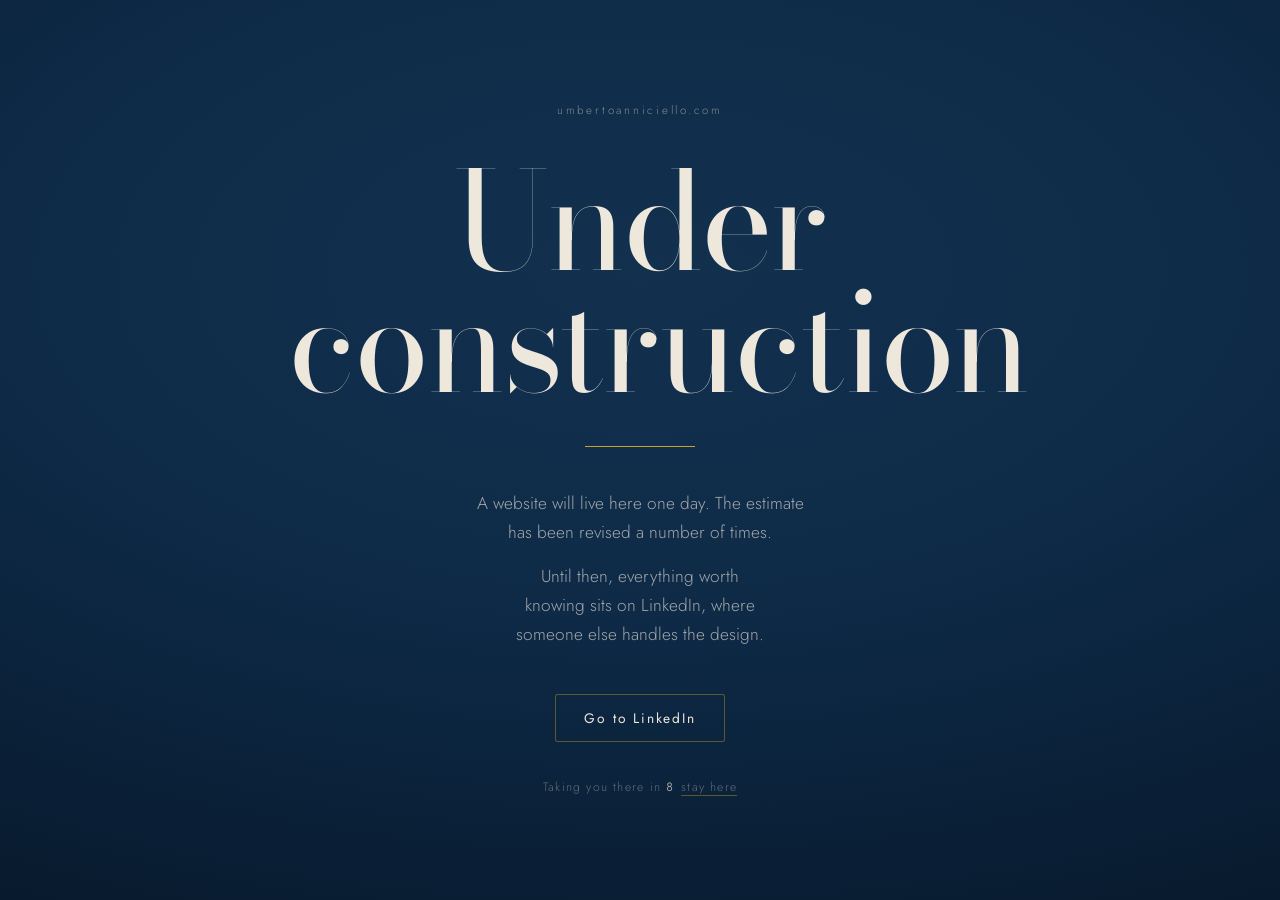
==== index.html @ 407a2de8 "Holding page for umbertoanniciello.com Co-Authored-By: Claude Opus 5 <noreply@anthropic.com>" ====
<!doctype html>
<html lang="en">
<head>
<meta charset="utf-8">
<meta name="viewport" content="width=device-width, initial-scale=1">
<title>Umberto Anniciello</title>
<meta name="description" content="umbertoanniciello.com is under construction. In the meantime, Umberto Anniciello is on LinkedIn.">
<link rel="canonical" href="https://umbertoanniciello.com/">

<meta property="og:type" content="website">
<meta property="og:url" content="https://umbertoanniciello.com/">
<meta property="og:title" content="Umberto Anniciello">
<meta property="og:description" content="Under construction. Everything worth knowing is on LinkedIn.">
<meta name="twitter:card" content="summary">

<link rel="icon" href="data:image/svg+xml,%3Csvg xmlns='http://www.w3.org/2000/svg' viewBox='0 0 32 32'%3E%3Crect width='32' height='32' fill='%230E2A47'/%3E%3Cpath d='M9 8v11a7 7 0 0 0 14 0V8' fill='none' stroke='%23EDE7DC' stroke-width='2.5'/%3E%3Cpath d='M7 26h18' stroke='%23C9A227' stroke-width='2'/%3E%3C/svg%3E">

<link rel="preconnect" href="https://fonts.googleapis.com">
<link rel="preconnect" href="https://fonts.gstatic.com" crossorigin>
<link href="https://fonts.googleapis.com/css2?family=Bodoni+Moda:opsz,wght@6..96,400;6..96,500&family=Jost:wght@300;400&display=swap" rel="stylesheet">

<style>
  :root{
    --ink:        #0E2A47;
    --ink-deep:   #061627;
    --paper:      #EDE7DC;
    --paper-soft: rgba(237,231,220,.66);
    --paper-faint:rgba(237,231,220,.38);
    --brass:      #C9A227;
    --brass-soft: rgba(201,162,39,.42);
  }

  *,*::before,*::after{ box-sizing:border-box; }

  html,body{ height:100%; }

  body{
    margin:0;
    display:flex;
    align-items:center;
    justify-content:center;
    padding:clamp(1.5rem,6vw,4rem);
    background:
      radial-gradient(120% 90% at 50% 30%, #12314F 0%, var(--ink) 42%, var(--ink-deep) 100%);
    color:var(--paper);
    font-family:"Jost", ui-sans-serif, system-ui, sans-serif;
    font-weight:300;
    -webkit-font-smoothing:antialiased;
    text-rendering:optimizeLegibility;
  }

  main{
    width:100%;
    max-width:44rem;
    text-align:center;
  }

  /* ---- the domain, so a visitor knows they arrived ---- */
  .domain{
    margin:0;
    font-size:.72rem;
    letter-spacing:.24em;
    text-transform:lowercase;
    color:rgba(237,231,220,.5);
  }

  /* ---- the one bold element ---- */
  .headline{
    font-family:"Bodoni Moda", Didot, "Times New Roman", serif;
    font-weight:400;
    font-size:clamp(3rem,12.4vw,8.5rem);
    line-height:.9;
    letter-spacing:-.02em;
    margin:clamp(1.6rem,5vw,2.6rem) 0 0;
  }
  .headline span{ display:block; }

  .rule{
    width:clamp(60px,14vw,110px);
    height:1px;
    margin:clamp(1.8rem,5vw,2.6rem) auto;
    background:var(--brass);
    transform-origin:center;
  }

  .note{
    margin:0 auto;
    max-width:33ch;
    font-size:clamp(.98rem,2.4vw,1.08rem);
    line-height:1.68;
    text-wrap:balance;
    color:var(--paper-soft);
  }
  .note + .note{ margin-top:.9em; }

  .cta{
    display:inline-block;
    margin-top:clamp(2rem,5vw,2.8rem);
    padding:.95em 2.1em;
    border:1px solid var(--brass-soft);
    border-radius:2px;
    color:var(--paper);
    font-size:.86rem;
    font-weight:400;
    letter-spacing:.13em;
    text-decoration:none;
    transition:background-color .35s ease, color .35s ease, border-color .35s ease;
  }
  .cta:hover,.cta:focus-visible{
    background:var(--brass);
    border-color:var(--brass);
    color:var(--ink-deep);
  }

  .status{
    margin:clamp(1.7rem,4vw,2.2rem) 0 0;
    min-height:1.5em;
    font-size:.76rem;
    letter-spacing:.1em;
    line-height:1.7;
    color:var(--paper-faint);
  }
  .status b{ font-weight:400; color:var(--paper-soft); font-variant-numeric:tabular-nums; }

  .stay{
    margin-left:.55em;
    padding:0;
    border:0;
    background:none;
    color:var(--paper-faint);
    font:inherit;
    letter-spacing:inherit;
    text-decoration:underline;
    text-underline-offset:.3em;
    text-decoration-thickness:1px;
    text-decoration-color:var(--brass-soft);
    cursor:pointer;
    transition:color .3s ease;
  }
  .stay:hover,.stay:focus-visible{ color:var(--paper); }

  :focus-visible{ outline:1px solid var(--brass); outline-offset:5px; }

  /* ---- one orchestrated arrival ---- */
  .reveal{ opacity:0; transform:translateY(10px); animation:rise .95s cubic-bezier(.22,.68,.31,1) forwards; }
  .rule{ transform:scaleX(0); animation:draw 1s cubic-bezier(.22,.68,.31,1) .55s forwards; }
  .d1{ animation-delay:.05s; }
  .d2{ animation-delay:.18s; }
  .d3{ animation-delay:.75s; }
  .d4{ animation-delay:.92s; }
  .d5{ animation-delay:1.1s; }

  @keyframes rise{ to{ opacity:1; transform:none; } }
  @keyframes draw{ to{ transform:scaleX(1); } }

  @media (prefers-reduced-motion:reduce){
    .reveal,.rule{ animation:none; opacity:1; transform:none; }
  }
</style>
</head>
<body>

<main>
  <p class="domain reveal d1">umbertoanniciello.com</p>

  <h1 class="headline reveal d2"><span>Under</span><span>construction</span></h1>

  <div class="rule" role="presentation"></div>

  <p class="note reveal d3">A website will live here one day. The estimate has been revised a number of times.</p>
  <p class="note reveal d4">Until then, everything worth knowing sits on LinkedIn, where someone else handles the design.</p>

  <a class="cta reveal d5" id="cta" href="https://www.linkedin.com/in/umberto-anniciello/">Go to LinkedIn</a>

  <p class="status reveal d5" id="status" aria-live="polite"></p>
</main>

<script>
  (function () {
    var DEST  = "https://www.linkedin.com/in/umberto-anniciello/";
    var status = document.getElementById("status");
    var left = 8, timer;

    function paint() {
      status.innerHTML =
        'Taking you there in <b>' + left + '</b>' +
        '<button class="stay" type="button" id="stay">stay here</button>';
      document.getElementById("stay").addEventListener("click", cancel);
    }

    function cancel() {
      clearInterval(timer);
      status.textContent =
        "Suit yourself. That was the entire website — you have now seen all of it.";
    }

    function tick() {
      left -= 1;
      if (left <= 0) {
        clearInterval(timer);
        status.innerHTML = "Taking you there in <b>0</b>";
        window.location.replace(DEST);
        return;
      }
      paint();
    }

    paint();
    timer = setInterval(tick, 1000);
  })();
</script>

</body>
</html>
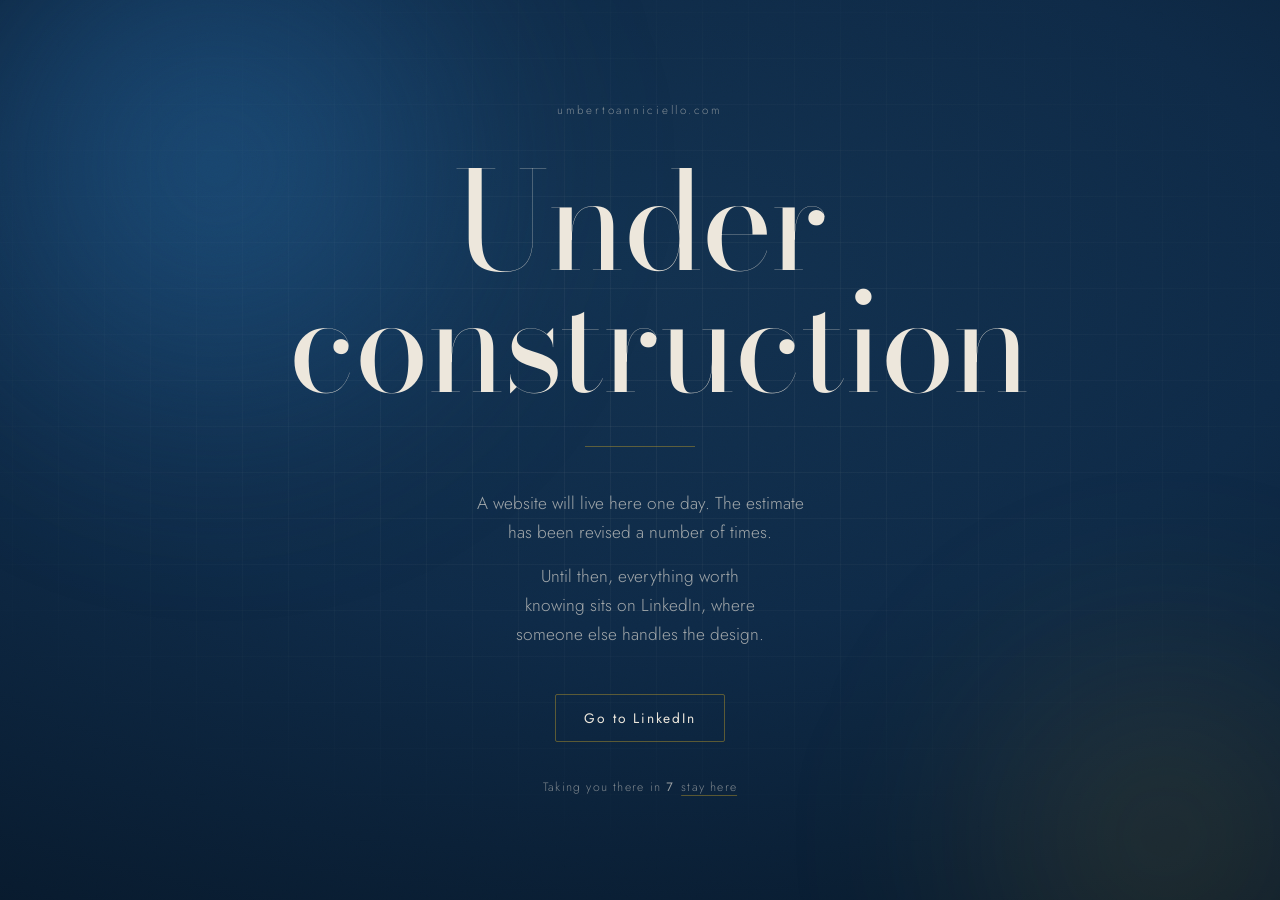
==== commit 5e24389f: "Add animated background: drifting survey grid, slow lights, paper grain Co-Authored-By: Claude Opus " ====
--- a/index.html
+++ b/index.html
@@ -25,13 +25,12 @@
     --ink-deep:   #061627;
     --paper:      #EDE7DC;
     --paper-soft: rgba(237,231,220,.66);
-    --paper-faint:rgba(237,231,220,.38);
+    --paper-faint:rgba(237,231,220,.5);
     --brass:      #C9A227;
     --brass-soft: rgba(201,162,39,.42);
   }
 
   *,*::before,*::after{ box-sizing:border-box; }
-
   html,body{ height:100%; }
 
   body{
@@ -40,8 +39,7 @@
     align-items:center;
     justify-content:center;
     padding:clamp(1.5rem,6vw,4rem);
-    background:
-      radial-gradient(120% 90% at 50% 30%, #12314F 0%, var(--ink) 42%, var(--ink-deep) 100%);
+    background:var(--ink-deep);
     color:var(--paper);
     font-family:"Jost", ui-sans-serif, system-ui, sans-serif;
     font-weight:300;
@@ -49,22 +47,70 @@
     text-rendering:optimizeLegibility;
   }
 
-  main{
-    width:100%;
-    max-width:44rem;
-    text-align:center;
-  }
-
-  /* ---- the domain, so a visitor knows they arrived ---- */
+  /* ================= the drafting table ================= */
+  .bg{
+    position:fixed;
+    inset:0;
+    z-index:-1;
+    overflow:hidden;
+    background:radial-gradient(120% 90% at 50% 30%, #12314F 0%, var(--ink) 44%, var(--ink-deep) 100%);
+  }
+
+  /* survey grid, drifting one cell at a time so the loop is seamless */
+  .bg-grid{
+    position:absolute;
+    inset:-80px;
+    background-image:
+      linear-gradient(to right, rgba(237,231,220,.06) 1px, transparent 1px),
+      linear-gradient(to bottom, rgba(237,231,220,.06) 1px, transparent 1px);
+    background-size:46px 46px;
+    -webkit-mask-image:radial-gradient(78% 62% at 50% 44%, #000 0%, transparent 76%);
+            mask-image:radial-gradient(78% 62% at 50% 44%, #000 0%, transparent 76%);
+    animation:drift 26s linear infinite;
+    will-change:transform;
+  }
+  @keyframes drift{ to{ transform:translate3d(46px,46px,0); } }
+
+  /* two slow lights moving over the table */
+  .bg-glow{
+    position:absolute;
+    border-radius:50%;
+    filter:blur(70px);
+    will-change:transform;
+  }
+  .bg-glow-a{
+    width:58vmax; height:58vmax; left:-12vmax; top:-16vmax;
+    background:radial-gradient(circle, rgba(41,110,170,.5) 0%, rgba(41,110,170,0) 68%);
+    animation:floatA 46s ease-in-out infinite alternate;
+  }
+  .bg-glow-b{
+    width:50vmax; height:50vmax; right:-16vmax; bottom:-20vmax;
+    background:radial-gradient(circle, rgba(201,162,39,.14) 0%, rgba(201,162,39,0) 66%);
+    animation:floatB 61s ease-in-out infinite alternate;
+  }
+  @keyframes floatA{ to{ transform:translate3d(15vmax,9vmax,0) scale(1.16); } }
+  @keyframes floatB{ to{ transform:translate3d(-13vmax,-10vmax,0) scale(1.1); } }
+
+  /* paper tooth, so the gradients never band */
+  .bg-grain{
+    position:absolute;
+    inset:0;
+    opacity:.055;
+    mix-blend-mode:overlay;
+    background-image:url("data:image/svg+xml,%3Csvg xmlns='http://www.w3.org/2000/svg' width='200' height='200'%3E%3Cfilter id='n'%3E%3CfeTurbulence type='fractalNoise' baseFrequency='.8' numOctaves='3'/%3E%3C/filter%3E%3Crect width='200' height='200' filter='url(%23n)'/%3E%3C/svg%3E");
+  }
+
+  /* ================= content ================= */
+  main{ width:100%; max-width:44rem; text-align:center; }
+
   .domain{
     margin:0;
     font-size:.72rem;
     letter-spacing:.24em;
     text-transform:lowercase;
-    color:rgba(237,231,220,.5);
-  }
-
-  /* ---- the one bold element ---- */
+    color:var(--paper-faint);
+  }
+
   .headline{
     font-family:"Bodoni Moda", Didot, "Times New Roman", serif;
     font-weight:400;
@@ -76,11 +122,29 @@
   .headline span{ display:block; }
 
   .rule{
+    position:relative;
+    overflow:hidden;
     width:clamp(60px,14vw,110px);
     height:1px;
     margin:clamp(1.8rem,5vw,2.6rem) auto;
-    background:var(--brass);
+    background:var(--brass-soft);
     transform-origin:center;
+    transform:scaleX(0);
+    animation:draw 1s cubic-bezier(.22,.68,.31,1) .55s forwards;
+  }
+  /* a light passing along the drafted line */
+  .rule::after{
+    content:"";
+    position:absolute;
+    inset:0;
+    background:linear-gradient(90deg, transparent, var(--brass), transparent);
+    transform:translateX(-100%);
+    animation:sweep 9s ease-in-out 2s infinite;
+  }
+  @keyframes draw{ to{ transform:scaleX(1); } }
+  @keyframes sweep{
+    0%{ transform:translateX(-100%); }
+    45%,100%{ transform:translateX(100%); }
   }
 
   .note{
@@ -141,25 +205,30 @@
 
   :focus-visible{ outline:1px solid var(--brass); outline-offset:5px; }
 
-  /* ---- one orchestrated arrival ---- */
+  /* one orchestrated arrival */
   .reveal{ opacity:0; transform:translateY(10px); animation:rise .95s cubic-bezier(.22,.68,.31,1) forwards; }
-  .rule{ transform:scaleX(0); animation:draw 1s cubic-bezier(.22,.68,.31,1) .55s forwards; }
   .d1{ animation-delay:.05s; }
   .d2{ animation-delay:.18s; }
   .d3{ animation-delay:.75s; }
   .d4{ animation-delay:.92s; }
   .d5{ animation-delay:1.1s; }
-
   @keyframes rise{ to{ opacity:1; transform:none; } }
-  @keyframes draw{ to{ transform:scaleX(1); } }
 
   @media (prefers-reduced-motion:reduce){
     .reveal,.rule{ animation:none; opacity:1; transform:none; }
+    .bg-grid,.bg-glow,.rule::after{ animation:none; }
   }
 </style>
 </head>
 <body>
 
+<div class="bg" aria-hidden="true">
+  <div class="bg-grid"></div>
+  <div class="bg-glow bg-glow-a"></div>
+  <div class="bg-glow bg-glow-b"></div>
+  <div class="bg-grain"></div>
+</div>
+
 <main>
   <p class="domain reveal d1">umbertoanniciello.com</p>
 
@@ -177,7 +246,7 @@
 
 <script>
   (function () {
-    var DEST  = "https://www.linkedin.com/in/umberto-anniciello/";
+    var DEST = "https://www.linkedin.com/in/umberto-anniciello/";
     var status = document.getElementById("status");
     var left = 8, timer;
 
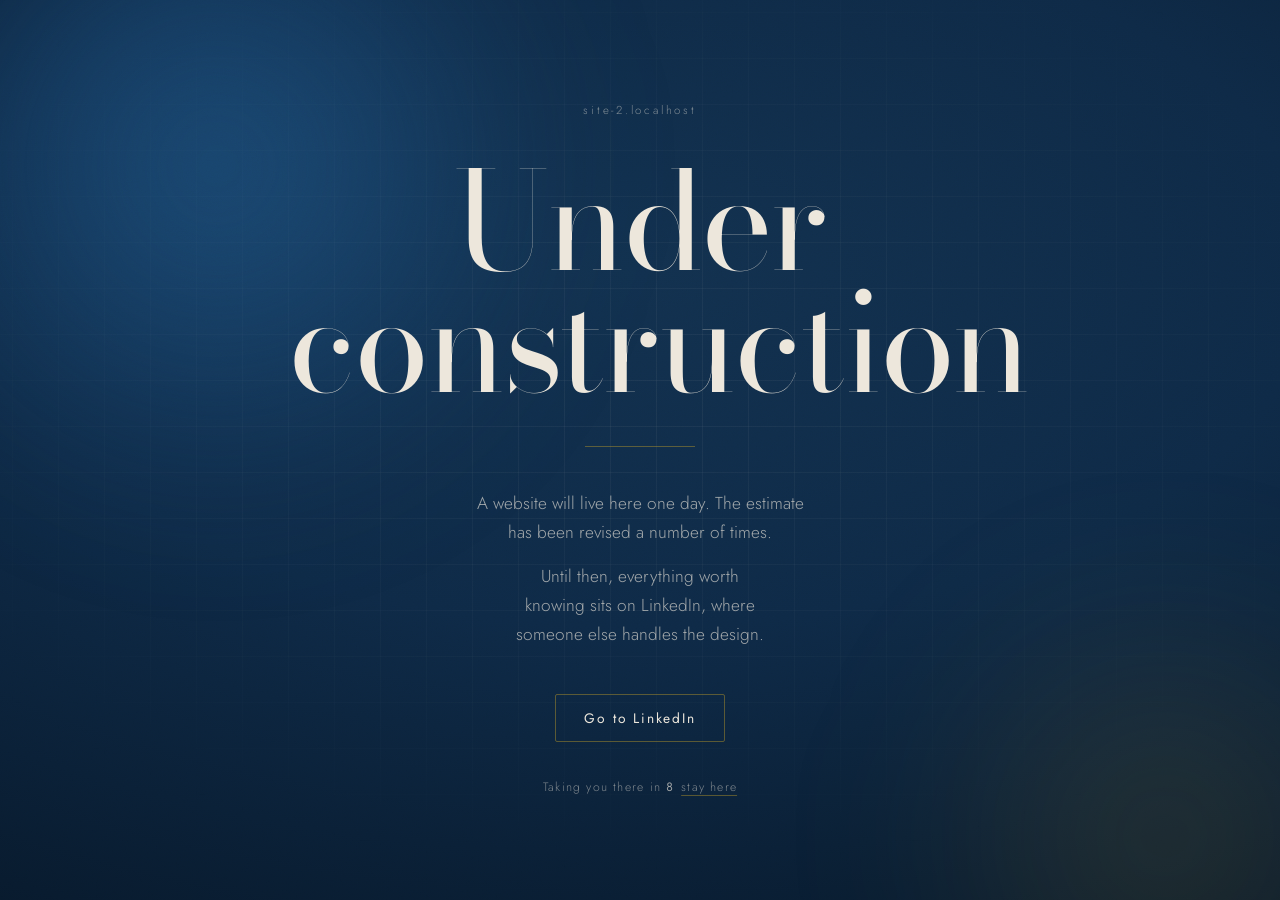
==== commit 02f05436: "Show the hostname the visitor actually reached Co-Authored-By: Claude Opus 5 <noreply@anthropic.com>" ====
--- a/index.html
+++ b/index.html
@@ -230,7 +230,7 @@
 </div>
 
 <main>
-  <p class="domain reveal d1">umbertoanniciello.com</p>
+  <p class="domain reveal d1" id="domain">umbertoanniciello.com</p>
 
   <h1 class="headline reveal d2"><span>Under</span><span>construction</span></h1>
 
@@ -249,6 +249,10 @@
     var DEST = "https://www.linkedin.com/in/umberto-anniciello/";
     var status = document.getElementById("status");
     var left = 8, timer;
+
+    // the page is served from both .com and .it - name the one you actually reached
+    var host = location.hostname.replace(/^www\./, "");
+    if (host) document.getElementById("domain").textContent = host;
 
     function paint() {
       status.innerHTML =
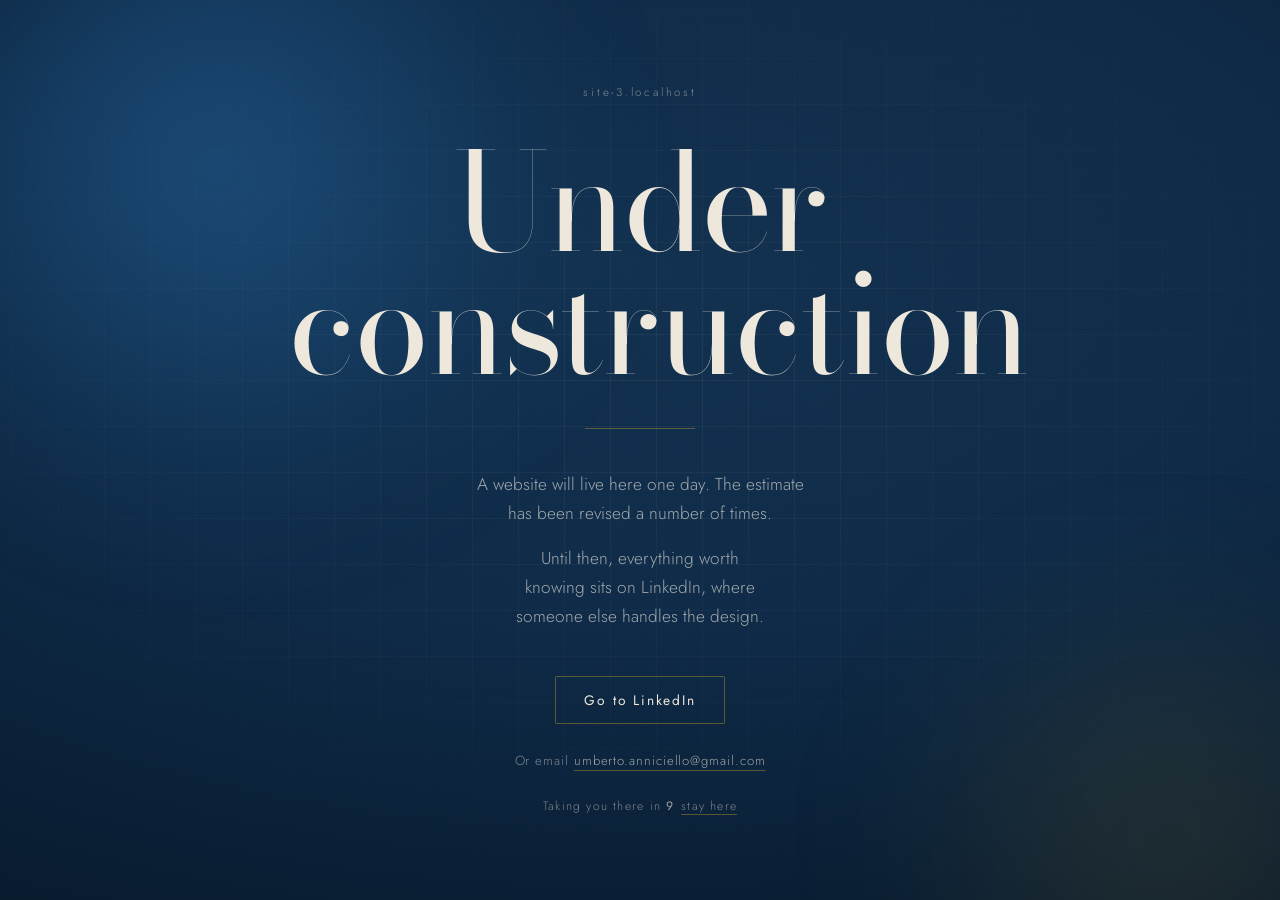
==== commit bff9489e: "Add an email contact route alongside the LinkedIn button Address is assembled at runtime so it is no" ====
--- a/index.html
+++ b/index.html
@@ -176,8 +176,28 @@
     color:var(--ink-deep);
   }
 
+  /* secondary way in, for people who would rather not use LinkedIn */
+  .contact{
+    margin:clamp(1.3rem,3.2vw,1.7rem) 0 0;
+    font-size:.82rem;
+    letter-spacing:.07em;
+    color:var(--paper-faint);
+  }
+  .contact a{
+    color:var(--paper-soft);
+    text-decoration:underline;
+    text-underline-offset:.35em;
+    text-decoration-thickness:1px;
+    text-decoration-color:var(--brass-soft);
+    transition:color .3s ease, text-decoration-color .3s ease;
+  }
+  .contact a:hover,.contact a:focus-visible{
+    color:var(--paper);
+    text-decoration-color:var(--brass);
+  }
+
   .status{
-    margin:clamp(1.7rem,4vw,2.2rem) 0 0;
+    margin:clamp(1.2rem,3vw,1.6rem) 0 0;
     min-height:1.5em;
     font-size:.76rem;
     letter-spacing:.1em;
@@ -212,6 +232,7 @@
   .d3{ animation-delay:.75s; }
   .d4{ animation-delay:.92s; }
   .d5{ animation-delay:1.1s; }
+  .d6{ animation-delay:1.26s; }
   @keyframes rise{ to{ opacity:1; transform:none; } }
 
   @media (prefers-reduced-motion:reduce){
@@ -241,18 +262,28 @@
 
   <a class="cta reveal d5" id="cta" href="https://www.linkedin.com/in/umberto-anniciello/">Go to LinkedIn</a>
 
-  <p class="status reveal d5" id="status" aria-live="polite"></p>
+  <p class="contact reveal d6">Or email <a id="mail" href="#"></a><noscript>umberto.anniciello@gmail.com</noscript></p>
+
+  <p class="status reveal d6" id="status" aria-live="polite"></p>
 </main>
 
 <script>
   (function () {
     var DEST = "https://www.linkedin.com/in/umberto-anniciello/";
     var status = document.getElementById("status");
-    var left = 8, timer;
+    var left = 10, timer;
 
     // the page is served from both .com and .it - name the one you actually reached
     var host = location.hostname.replace(/^www\./, "");
     if (host) document.getElementById("domain").textContent = host;
+
+    // assembled at runtime so the address is not in the served HTML
+    var mail = document.getElementById("mail");
+    var addr = ["umberto.anniciello", "gmail.com"].join("@");
+    mail.href = "mailto:" + addr;
+    mail.textContent = addr;
+    // reaching for the email means you did not want LinkedIn
+    mail.addEventListener("click", cancel);
 
     function paint() {
       status.innerHTML =
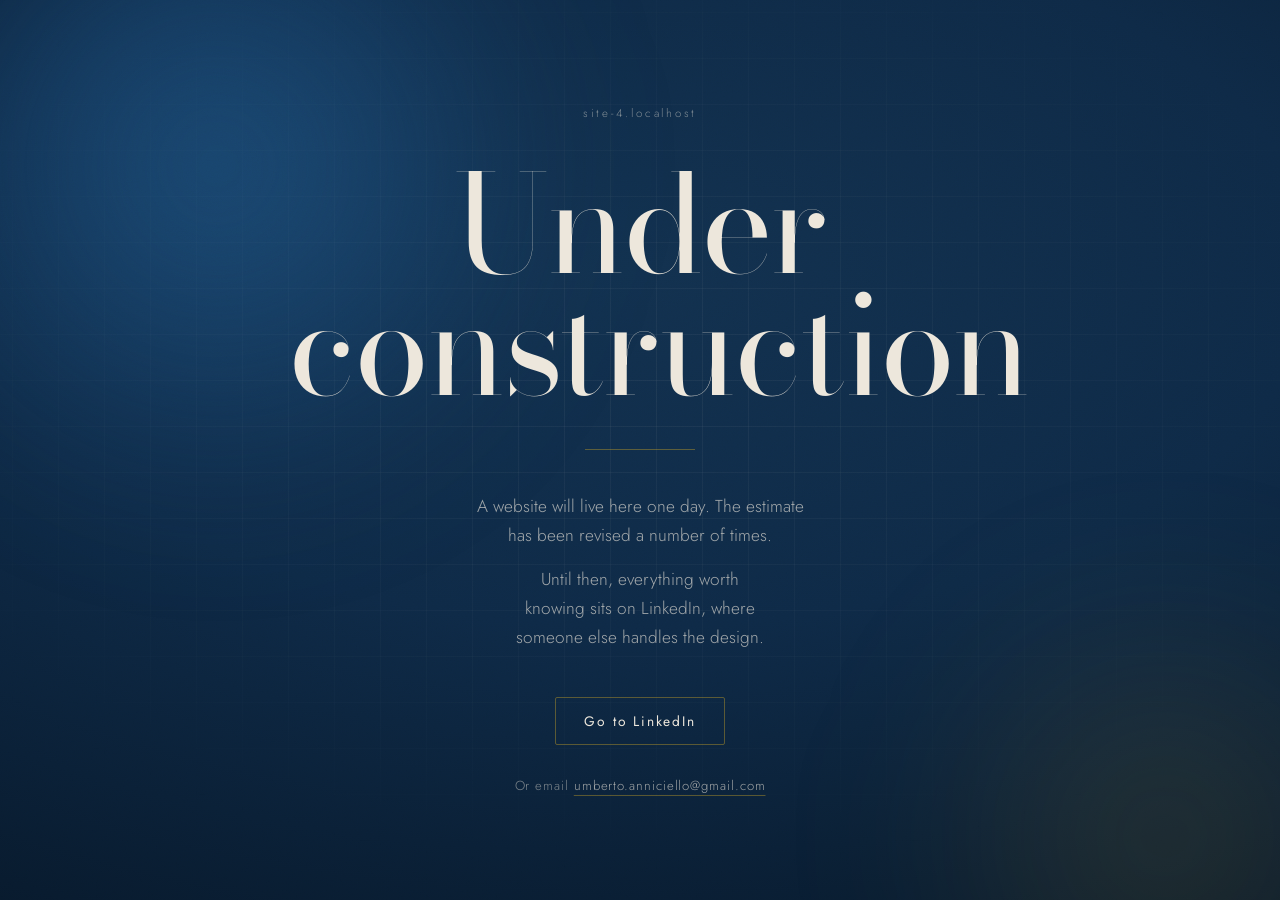
==== commit b4bb0d61: "Remove the automatic timed redirect to LinkedIn The page now just presents both routes and lets the " ====
--- a/index.html
+++ b/index.html
@@ -178,7 +178,7 @@
 
   /* secondary way in, for people who would rather not use LinkedIn */
   .contact{
-    margin:clamp(1.3rem,3.2vw,1.7rem) 0 0;
+    margin:clamp(1.5rem,3.6vw,1.9rem) 0 0;
     font-size:.82rem;
     letter-spacing:.07em;
     color:var(--paper-faint);
@@ -195,33 +195,6 @@
     color:var(--paper);
     text-decoration-color:var(--brass);
   }
-
-  .status{
-    margin:clamp(1.2rem,3vw,1.6rem) 0 0;
-    min-height:1.5em;
-    font-size:.76rem;
-    letter-spacing:.1em;
-    line-height:1.7;
-    color:var(--paper-faint);
-  }
-  .status b{ font-weight:400; color:var(--paper-soft); font-variant-numeric:tabular-nums; }
-
-  .stay{
-    margin-left:.55em;
-    padding:0;
-    border:0;
-    background:none;
-    color:var(--paper-faint);
-    font:inherit;
-    letter-spacing:inherit;
-    text-decoration:underline;
-    text-underline-offset:.3em;
-    text-decoration-thickness:1px;
-    text-decoration-color:var(--brass-soft);
-    cursor:pointer;
-    transition:color .3s ease;
-  }
-  .stay:hover,.stay:focus-visible{ color:var(--paper); }
 
   :focus-visible{ outline:1px solid var(--brass); outline-offset:5px; }
 
@@ -263,54 +236,19 @@
   <a class="cta reveal d5" id="cta" href="https://www.linkedin.com/in/umberto-anniciello/">Go to LinkedIn</a>
 
   <p class="contact reveal d6">Or email <a id="mail" href="#"></a><noscript>umberto.anniciello@gmail.com</noscript></p>
-
-  <p class="status reveal d6" id="status" aria-live="polite"></p>
 </main>
 
 <script>
   (function () {
-    var DEST = "https://www.linkedin.com/in/umberto-anniciello/";
-    var status = document.getElementById("status");
-    var left = 10, timer;
-
     // the page is served from both .com and .it - name the one you actually reached
     var host = location.hostname.replace(/^www\./, "");
     if (host) document.getElementById("domain").textContent = host;
 
-    // assembled at runtime so the address is not in the served HTML
+    // assembled at runtime so the address is not in the served HTML for scrapers
     var mail = document.getElementById("mail");
     var addr = ["umberto.anniciello", "gmail.com"].join("@");
     mail.href = "mailto:" + addr;
     mail.textContent = addr;
-    // reaching for the email means you did not want LinkedIn
-    mail.addEventListener("click", cancel);
-
-    function paint() {
-      status.innerHTML =
-        'Taking you there in <b>' + left + '</b>' +
-        '<button class="stay" type="button" id="stay">stay here</button>';
-      document.getElementById("stay").addEventListener("click", cancel);
-    }
-
-    function cancel() {
-      clearInterval(timer);
-      status.textContent =
-        "Suit yourself. That was the entire website — you have now seen all of it.";
-    }
-
-    function tick() {
-      left -= 1;
-      if (left <= 0) {
-        clearInterval(timer);
-        status.innerHTML = "Taking you there in <b>0</b>";
-        window.location.replace(DEST);
-        return;
-      }
-      paint();
-    }
-
-    paint();
-    timer = setInterval(tick, 1000);
   })();
 </script>
 
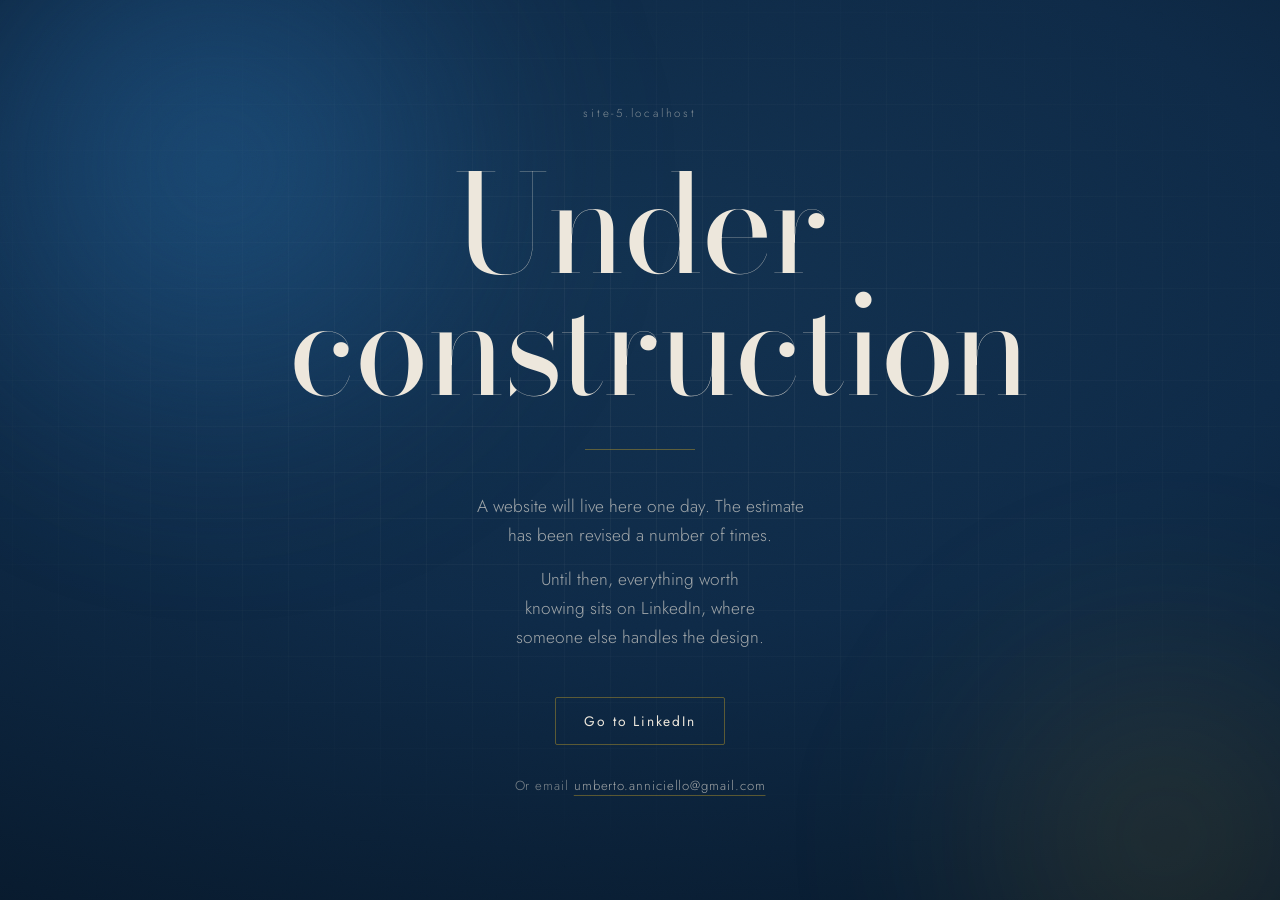
==== commit db8b0640: "The page was telling every search engine that the good stuff is on LinkedIn Four defects, all of the" ====
--- a/index.html
+++ b/index.html
@@ -4,13 +4,13 @@
 <meta charset="utf-8">
 <meta name="viewport" content="width=device-width, initial-scale=1">
 <title>Umberto Anniciello</title>
-<meta name="description" content="umbertoanniciello.com is under construction. In the meantime, Umberto Anniciello is on LinkedIn.">
+<meta name="description" content="Umberto Anniciello — ESSEC Global BBA, Paris. Italian. A website will live here one day; the estimate has been revised a number of times.">
 <link rel="canonical" href="https://umbertoanniciello.com/">
 
 <meta property="og:type" content="website">
 <meta property="og:url" content="https://umbertoanniciello.com/">
 <meta property="og:title" content="Umberto Anniciello">
-<meta property="og:description" content="Under construction. Everything worth knowing is on LinkedIn.">
+<meta property="og:description" content="ESSEC Global BBA, Paris. A website will live here one day; the estimate has been revised a number of times.">
 <meta name="twitter:card" content="summary">
 
 <link rel="icon" href="data:image/svg+xml,%3Csvg xmlns='http://www.w3.org/2000/svg' viewBox='0 0 32 32'%3E%3Crect width='32' height='32' fill='%230E2A47'/%3E%3Cpath d='M9 8v11a7 7 0 0 0 14 0V8' fill='none' stroke='%23EDE7DC' stroke-width='2.5'/%3E%3Cpath d='M7 26h18' stroke='%23C9A227' stroke-width='2'/%3E%3C/svg%3E">
@@ -114,7 +114,7 @@
   .headline{
     font-family:"Bodoni Moda", Didot, "Times New Roman", serif;
     font-weight:400;
-    font-size:clamp(3rem,12.4vw,8.5rem);
+    font-size:clamp(3rem,1.167rem + 9.167vw,8.5rem);
     line-height:.9;
     letter-spacing:-.02em;
     margin:clamp(1.6rem,5vw,2.6rem) 0 0;
@@ -150,7 +150,7 @@
   .note{
     margin:0 auto;
     max-width:33ch;
-    font-size:clamp(.98rem,2.4vw,1.08rem);
+    font-size:clamp(.98rem,0.947rem + 0.167vw,1.08rem);
     line-height:1.68;
     text-wrap:balance;
     color:var(--paper-soft);
@@ -198,8 +198,12 @@
 
   :focus-visible{ outline:1px solid var(--brass); outline-offset:5px; }
 
-  /* one orchestrated arrival */
-  .reveal{ opacity:0; transform:translateY(10px); animation:rise .95s cubic-bezier(.22,.68,.31,1) forwards; }
+  /* one orchestrated arrival — an enhancement, never a precondition for the text
+     being there. Everything renders visible; the reveal is layered on top only
+     where motion is welcome, so nothing is ever parked at opacity 0. */
+  @media (prefers-reduced-motion:no-preference){
+    .reveal{ opacity:0; transform:translateY(10px); animation:rise .95s cubic-bezier(.22,.68,.31,1) forwards; }
+  }
   .d1{ animation-delay:.05s; }
   .d2{ animation-delay:.18s; }
   .d3{ animation-delay:.75s; }
@@ -226,7 +230,7 @@
 <main>
   <p class="domain reveal d1" id="domain">umbertoanniciello.com</p>
 
-  <h1 class="headline reveal d2"><span>Under</span><span>construction</span></h1>
+  <h1 class="headline reveal d2"><span>Under</span> <span>construction</span></h1>
 
   <div class="rule" role="presentation"></div>
 
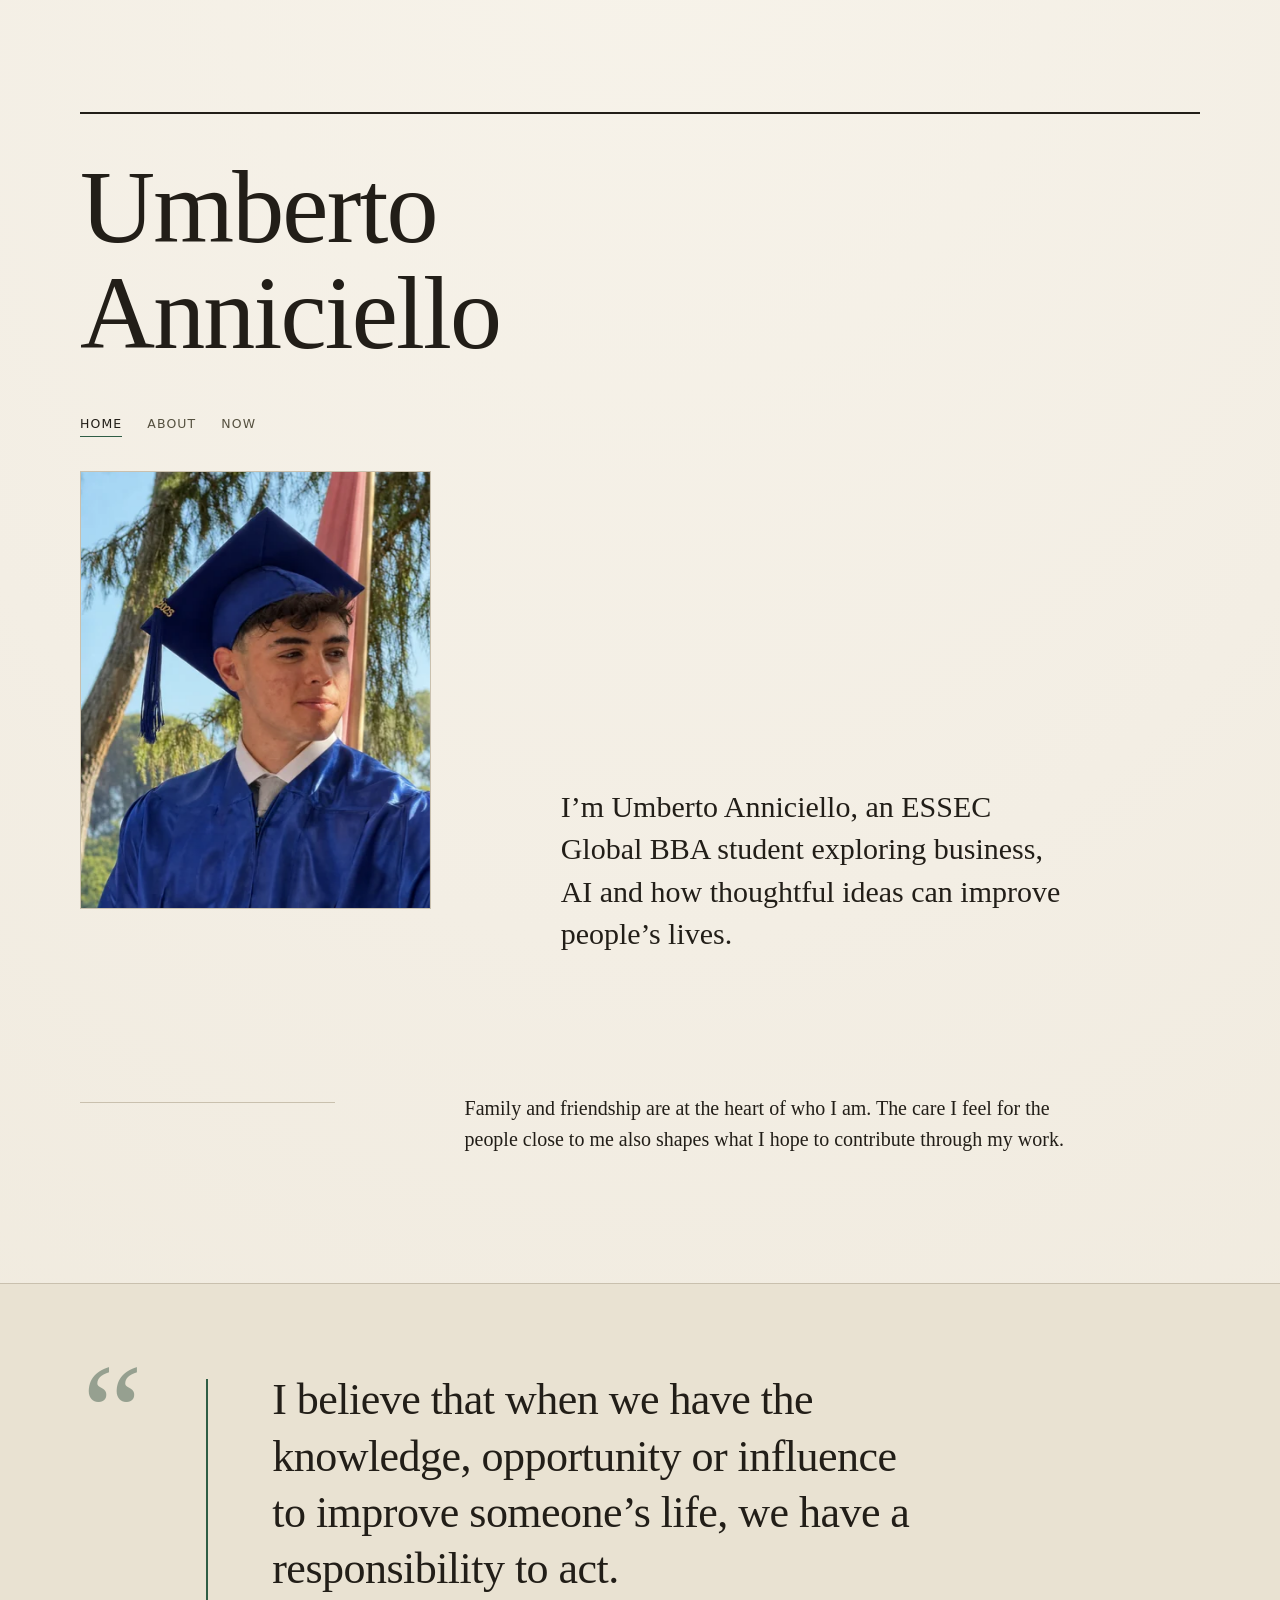
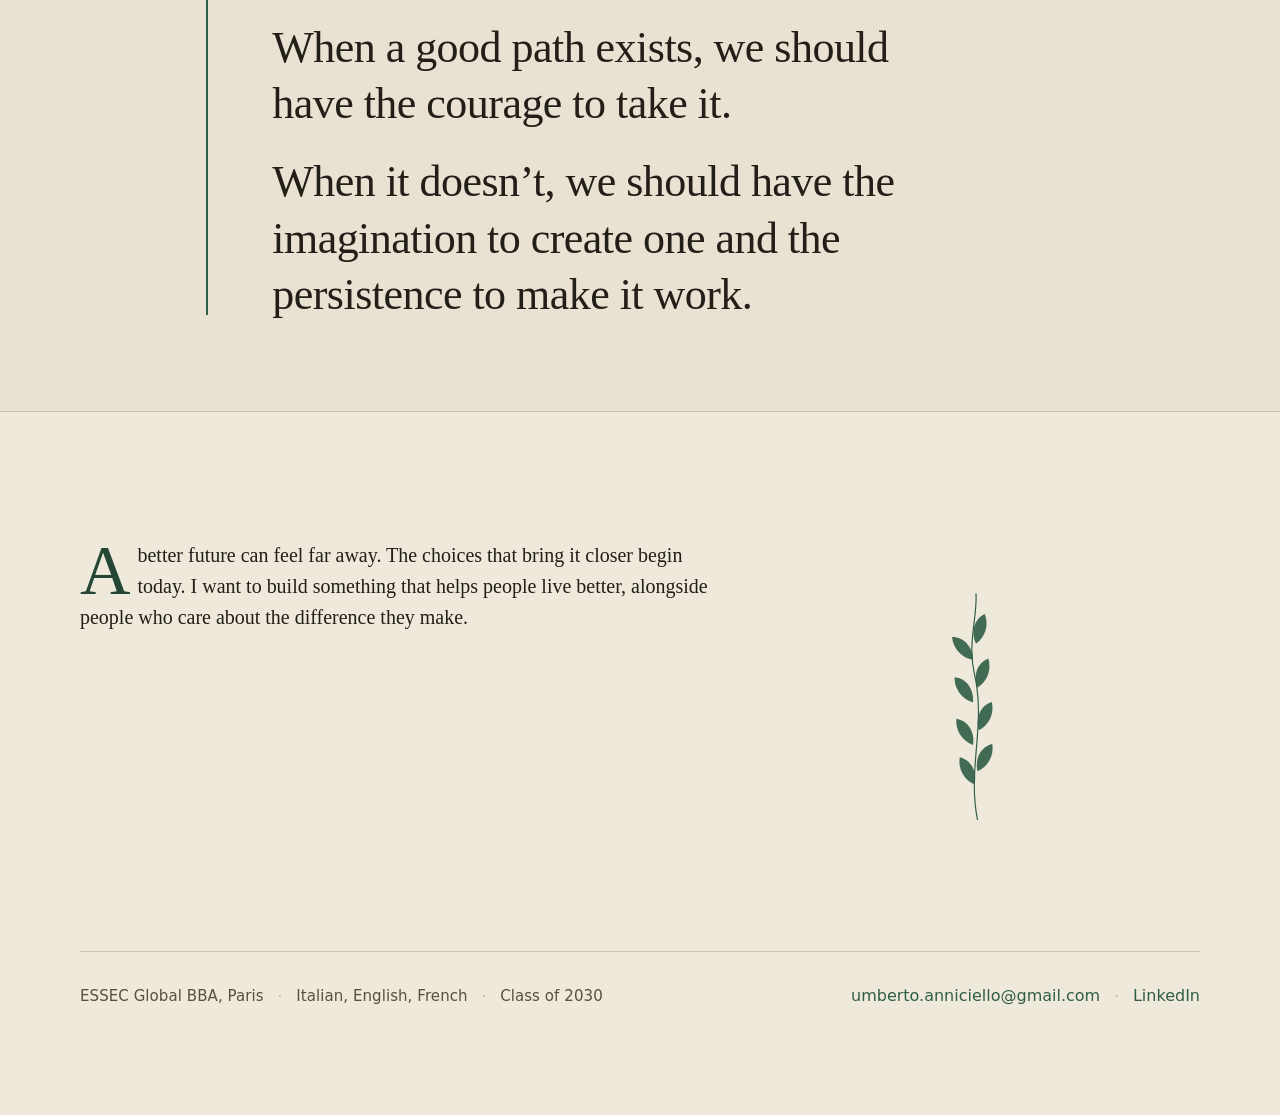
==== commit f2fa38ba: "Replace the holding page with the site: home, About, Now Three pages in the chosen direction (paper," ====
--- a/index.html
+++ b/index.html
@@ -3,258 +3,156 @@
 <head>
 <meta charset="utf-8">
 <meta name="viewport" content="width=device-width, initial-scale=1">
-<title>Umberto Anniciello</title>
-<meta name="description" content="Umberto Anniciello — ESSEC Global BBA, Paris. Italian. A website will live here one day; the estimate has been revised a number of times.">
+<meta name="theme-color" content="#F3EEE4">
+<title>Umberto Anniciello — ESSEC Global BBA, Paris</title>
+<meta name="description" content="Umberto Anniciello, an ESSEC Global BBA student in Paris, exploring business, AI and how thoughtful ideas can improve people's lives.">
 <link rel="canonical" href="https://umbertoanniciello.com/">
 
-<meta property="og:type" content="website">
+<meta property="og:type" content="profile">
 <meta property="og:url" content="https://umbertoanniciello.com/">
 <meta property="og:title" content="Umberto Anniciello">
-<meta property="og:description" content="ESSEC Global BBA, Paris. A website will live here one day; the estimate has been revised a number of times.">
-<meta name="twitter:card" content="summary">
+<meta property="og:description" content="An ESSEC Global BBA student in Paris, exploring business, AI and how thoughtful ideas can improve people's lives.">
+<meta property="og:locale" content="en_GB">
+<meta property="og:image" content="https://umbertoanniciello.com/og.jpg">
+<meta property="og:image:width" content="1200"><meta property="og:image:height" content="630">
+<meta property="og:image:alt" content="Umberto Anniciello, ESSEC Global BBA, Paris">
+<meta name="twitter:card" content="summary_large_image">
 
-<link rel="icon" href="data:image/svg+xml,%3Csvg xmlns='http://www.w3.org/2000/svg' viewBox='0 0 32 32'%3E%3Crect width='32' height='32' fill='%230E2A47'/%3E%3Cpath d='M9 8v11a7 7 0 0 0 14 0V8' fill='none' stroke='%23EDE7DC' stroke-width='2.5'/%3E%3Cpath d='M7 26h18' stroke='%23C9A227' stroke-width='2'/%3E%3C/svg%3E">
+<link rel="icon" href="data:image/svg+xml,%3Csvg%20xmlns='http://www.w3.org/2000/svg'%20viewBox='0%200%2032%2032'%3E%3Crect%20width='32'%20height='32'%20fill='%23F3EEE4'/%3E%3Cpath%20d='M9%208v11a7%207%200%200%200%2014%200V8'%20fill='none'%20stroke='%23221E18'%20stroke-width='2.5'/%3E%3Cpath%20d='M7%2026h18'%20stroke='%232F5D45'%20stroke-width='2'/%3E%3C/svg%3E">
+<link rel="stylesheet" href="/style.css">
 
-<link rel="preconnect" href="https://fonts.googleapis.com">
-<link rel="preconnect" href="https://fonts.gstatic.com" crossorigin>
-<link href="https://fonts.googleapis.com/css2?family=Bodoni+Moda:opsz,wght@6..96,400;6..96,500&family=Jost:wght@300;400&display=swap" rel="stylesheet">
-
-<style>
-  :root{
-    --ink:        #0E2A47;
-    --ink-deep:   #061627;
-    --paper:      #EDE7DC;
-    --paper-soft: rgba(237,231,220,.66);
-    --paper-faint:rgba(237,231,220,.5);
-    --brass:      #C9A227;
-    --brass-soft: rgba(201,162,39,.42);
-  }
-
-  *,*::before,*::after{ box-sizing:border-box; }
-  html,body{ height:100%; }
-
-  body{
-    margin:0;
-    display:flex;
-    align-items:center;
-    justify-content:center;
-    padding:clamp(1.5rem,6vw,4rem);
-    background:var(--ink-deep);
-    color:var(--paper);
-    font-family:"Jost", ui-sans-serif, system-ui, sans-serif;
-    font-weight:300;
-    -webkit-font-smoothing:antialiased;
-    text-rendering:optimizeLegibility;
-  }
-
-  /* ================= the drafting table ================= */
-  .bg{
-    position:fixed;
-    inset:0;
-    z-index:-1;
-    overflow:hidden;
-    background:radial-gradient(120% 90% at 50% 30%, #12314F 0%, var(--ink) 44%, var(--ink-deep) 100%);
-  }
-
-  /* survey grid, drifting one cell at a time so the loop is seamless */
-  .bg-grid{
-    position:absolute;
-    inset:-80px;
-    background-image:
-      linear-gradient(to right, rgba(237,231,220,.06) 1px, transparent 1px),
-      linear-gradient(to bottom, rgba(237,231,220,.06) 1px, transparent 1px);
-    background-size:46px 46px;
-    -webkit-mask-image:radial-gradient(78% 62% at 50% 44%, #000 0%, transparent 76%);
-            mask-image:radial-gradient(78% 62% at 50% 44%, #000 0%, transparent 76%);
-    animation:drift 26s linear infinite;
-    will-change:transform;
-  }
-  @keyframes drift{ to{ transform:translate3d(46px,46px,0); } }
-
-  /* two slow lights moving over the table */
-  .bg-glow{
-    position:absolute;
-    border-radius:50%;
-    filter:blur(70px);
-    will-change:transform;
-  }
-  .bg-glow-a{
-    width:58vmax; height:58vmax; left:-12vmax; top:-16vmax;
-    background:radial-gradient(circle, rgba(41,110,170,.5) 0%, rgba(41,110,170,0) 68%);
-    animation:floatA 46s ease-in-out infinite alternate;
-  }
-  .bg-glow-b{
-    width:50vmax; height:50vmax; right:-16vmax; bottom:-20vmax;
-    background:radial-gradient(circle, rgba(201,162,39,.14) 0%, rgba(201,162,39,0) 66%);
-    animation:floatB 61s ease-in-out infinite alternate;
-  }
-  @keyframes floatA{ to{ transform:translate3d(15vmax,9vmax,0) scale(1.16); } }
-  @keyframes floatB{ to{ transform:translate3d(-13vmax,-10vmax,0) scale(1.1); } }
-
-  /* paper tooth, so the gradients never band */
-  .bg-grain{
-    position:absolute;
-    inset:0;
-    opacity:.055;
-    mix-blend-mode:overlay;
-    background-image:url("data:image/svg+xml,%3Csvg xmlns='http://www.w3.org/2000/svg' width='200' height='200'%3E%3Cfilter id='n'%3E%3CfeTurbulence type='fractalNoise' baseFrequency='.8' numOctaves='3'/%3E%3C/filter%3E%3Crect width='200' height='200' filter='url(%23n)'/%3E%3C/svg%3E");
-  }
-
-  /* ================= content ================= */
-  main{ width:100%; max-width:44rem; text-align:center; }
-
-  .domain{
-    margin:0;
-    font-size:.72rem;
-    letter-spacing:.24em;
-    text-transform:lowercase;
-    color:var(--paper-faint);
-  }
-
-  .headline{
-    font-family:"Bodoni Moda", Didot, "Times New Roman", serif;
-    font-weight:400;
-    font-size:clamp(3rem,1.167rem + 9.167vw,8.5rem);
-    line-height:.9;
-    letter-spacing:-.02em;
-    margin:clamp(1.6rem,5vw,2.6rem) 0 0;
-  }
-  .headline span{ display:block; }
-
-  .rule{
-    position:relative;
-    overflow:hidden;
-    width:clamp(60px,14vw,110px);
-    height:1px;
-    margin:clamp(1.8rem,5vw,2.6rem) auto;
-    background:var(--brass-soft);
-    transform-origin:center;
-    transform:scaleX(0);
-    animation:draw 1s cubic-bezier(.22,.68,.31,1) .55s forwards;
-  }
-  /* a light passing along the drafted line */
-  .rule::after{
-    content:"";
-    position:absolute;
-    inset:0;
-    background:linear-gradient(90deg, transparent, var(--brass), transparent);
-    transform:translateX(-100%);
-    animation:sweep 9s ease-in-out 2s infinite;
-  }
-  @keyframes draw{ to{ transform:scaleX(1); } }
-  @keyframes sweep{
-    0%{ transform:translateX(-100%); }
-    45%,100%{ transform:translateX(100%); }
-  }
-
-  .note{
-    margin:0 auto;
-    max-width:33ch;
-    font-size:clamp(.98rem,0.947rem + 0.167vw,1.08rem);
-    line-height:1.68;
-    text-wrap:balance;
-    color:var(--paper-soft);
-  }
-  .note + .note{ margin-top:.9em; }
-
-  .cta{
-    display:inline-block;
-    margin-top:clamp(2rem,5vw,2.8rem);
-    padding:.95em 2.1em;
-    border:1px solid var(--brass-soft);
-    border-radius:2px;
-    color:var(--paper);
-    font-size:.86rem;
-    font-weight:400;
-    letter-spacing:.13em;
-    text-decoration:none;
-    transition:background-color .35s ease, color .35s ease, border-color .35s ease;
-  }
-  .cta:hover,.cta:focus-visible{
-    background:var(--brass);
-    border-color:var(--brass);
-    color:var(--ink-deep);
-  }
-
-  /* secondary way in, for people who would rather not use LinkedIn */
-  .contact{
-    margin:clamp(1.5rem,3.6vw,1.9rem) 0 0;
-    font-size:.82rem;
-    letter-spacing:.07em;
-    color:var(--paper-faint);
-  }
-  .contact a{
-    color:var(--paper-soft);
-    text-decoration:underline;
-    text-underline-offset:.35em;
-    text-decoration-thickness:1px;
-    text-decoration-color:var(--brass-soft);
-    transition:color .3s ease, text-decoration-color .3s ease;
-  }
-  .contact a:hover,.contact a:focus-visible{
-    color:var(--paper);
-    text-decoration-color:var(--brass);
-  }
-
-  :focus-visible{ outline:1px solid var(--brass); outline-offset:5px; }
-
-  /* one orchestrated arrival — an enhancement, never a precondition for the text
-     being there. Everything renders visible; the reveal is layered on top only
-     where motion is welcome, so nothing is ever parked at opacity 0. */
-  @media (prefers-reduced-motion:no-preference){
-    .reveal{ opacity:0; transform:translateY(10px); animation:rise .95s cubic-bezier(.22,.68,.31,1) forwards; }
-  }
-  .d1{ animation-delay:.05s; }
-  .d2{ animation-delay:.18s; }
-  .d3{ animation-delay:.75s; }
-  .d4{ animation-delay:.92s; }
-  .d5{ animation-delay:1.1s; }
-  .d6{ animation-delay:1.26s; }
-  @keyframes rise{ to{ opacity:1; transform:none; } }
-
-  @media (prefers-reduced-motion:reduce){
-    .reveal,.rule{ animation:none; opacity:1; transform:none; }
-    .bg-grid,.bg-glow,.rule::after{ animation:none; }
-  }
-</style>
+<script type="application/ld+json">
+{
+  "@context": "https://schema.org",
+  "@type": "Person",
+  "name": "Umberto Anniciello",
+  "givenName": "Umberto",
+  "familyName": "Anniciello",
+  "url": "https://umbertoanniciello.com/",
+  "email": "mailto:umberto.anniciello@gmail.com",
+  "description": "An ESSEC Global BBA student exploring business, AI and how thoughtful ideas can improve people's lives.",
+  "nationality": { "@type": "Country", "name": "Italy" },
+  "knowsLanguage": ["Italian", "English", "French"],
+  "homeLocation": { "@type": "Place", "name": "Paris, France" },
+  "affiliation": {
+    "@type": "CollegeOrUniversity",
+    "name": "ESSEC Business School",
+    "url": "https://www.essec.edu/"
+  },
+  "sameAs": [
+    "https://www.linkedin.com/in/umberto-anniciello/",
+    "https://umbertoanniciello.it/"
+  ]
+}
+</script>
 </head>
 <body>
+<script>document.documentElement.classList.add('js');</script>
 
-<div class="bg" aria-hidden="true">
-  <div class="bg-grid"></div>
-  <div class="bg-glow bg-glow-a"></div>
-  <div class="bg-glow bg-glow-b"></div>
-  <div class="bg-grain"></div>
+<div class="sheet">
+
+  <header class="masthead">
+    <hr class="rule rule--heavy">
+    <h1><span class="word"><span>Umberto</span></span> <span class="word"><span>Anniciello</span></span></h1>
+
+    <nav class="nav" aria-label="Sections">
+      <a href="/" aria-current="page">Home</a>
+      <a href="/about/">About</a>
+      <a href="/now/">Now</a>
+    </nav>
+
+    <div class="grid hero">
+      <figure class="plate">
+        <div class="frame">
+          <picture>
+            <source type="image/webp"
+                    srcset="/images/umberto-portrait-400.webp 400w, /images/umberto-portrait-800.webp 800w"
+                    sizes="min(22rem, 92vw)">
+            <img src="/images/umberto-portrait-800.jpg"
+                 width="800" height="1000"
+                 alt="Umberto Anniciello in a blue graduation cap and gown"
+                 fetchpriority="high" decoding="async">
+          </picture>
+        </div>
+      </figure>
+
+      <div class="lead-wrap">
+        <p class="lead">
+          <span class="ln">I&rsquo;m Umberto Anniciello, an ESSEC Global BBA student</span>
+          <span class="ln">exploring business, AI and how thoughtful ideas</span>
+          <span class="ln">can improve people&rsquo;s lives.</span>
+        </p>
+      </div>
+    </div>
+  </header>
+
+  <main>
+
+    <!-- the human side -->
+    <div class="passage passage--right grid">
+      <div class="mark"><hr class="rule" data-rv-rule></div>
+      <div class="body" data-rv>
+        <p>Family and friendship are at the heart of who I am. The care I feel for the people close to me also shapes what I hope to contribute through my work.</p>
+      </div>
+    </div>
+
+    <!-- the belief -->
+    <div class="belief" data-rv-belief>
+      <div class="belief-inner">
+        <span class="quotemark" aria-hidden="true">&ldquo;</span>
+        <div class="stem" data-rv-stem aria-hidden="true"></div>
+        <blockquote>
+          <span class="ln">I believe that when we have the knowledge, opportunity or influence to improve someone&rsquo;s life, we have a responsibility to act.</span>
+          <span class="ln">When a good path exists, we should have the courage to take it.</span>
+          <span class="ln">When it doesn&rsquo;t, we should have the imagination to create one and the persistence to make it work.</span>
+        </blockquote>
+      </div>
+    </div>
+
+    <!-- the ambition -->
+    <div class="passage passage--left ambition grid">
+      <div class="body" data-rv>
+        <p>A better future can feel far away. The choices that bring it closer begin today. I want to build something that helps people live better, alongside people who care about the difference they make.</p>
+      </div>
+
+      <svg class="sprig sprig-inline" viewBox="0 0 120 320" data-rv-sprig aria-hidden="true" focusable="false">
+        <defs>
+          <path id="lf" d="M0 0C-15-5-25-19-24-35c16 2 26 17 24 35Z"></path>
+        </defs>
+        <path class="stemline" d="M62 316C48 246 74 186 58 118 48 74 62 40 60 8"
+              fill="none" stroke="currentColor" stroke-width="1.6" stroke-linecap="round"></path>
+        <g fill="currentColor">
+          <use class="leaf" href="#lf" transform="translate(58 268) rotate(6)"></use>
+          <use class="leaf" href="#lf" transform="translate(62 250) rotate(-6) scale(-1 1)"></use>
+          <use class="leaf" href="#lf" transform="translate(56 214) rotate(2)"></use>
+          <use class="leaf" href="#lf" transform="translate(64 194) rotate(-10) scale(-1 1)"></use>
+          <use class="leaf" href="#lf" transform="translate(56 156) rotate(-2)"></use>
+          <use class="leaf" href="#lf" transform="translate(62 136) rotate(-14) scale(-1 1)"></use>
+          <use class="leaf" href="#lf" transform="translate(56 98) rotate(-8)"></use>
+          <use class="leaf" href="#lf" transform="translate(60 76) rotate(-18) scale(-1 1)"></use>
+        </g>
+      </svg>
+    </div>
+
+  </main>
+
+  <footer class="colophon">
+    <hr class="rule" data-rv-rule>
+    <div class="cols">
+      <ul class="facts" data-rv>
+        <li>ESSEC Global BBA, Paris</li>
+        <li>Italian, English, French</li>
+        <li>Class of 2030</li>
+      </ul>
+      <ul class="contact" data-rv>
+        <li><a href="mailto:umberto.anniciello@gmail.com">umberto.anniciello@gmail.com<span class="u"></span></a></li>
+        <li><a href="https://www.linkedin.com/in/umberto-anniciello/" rel="me noopener">LinkedIn<span class="u"></span></a></li>
+      </ul>
+    </div>
+  </footer>
+
 </div>
 
-<main>
-  <p class="domain reveal d1" id="domain">umbertoanniciello.com</p>
-
-  <h1 class="headline reveal d2"><span>Under</span> <span>construction</span></h1>
-
-  <div class="rule" role="presentation"></div>
-
-  <p class="note reveal d3">A website will live here one day. The estimate has been revised a number of times.</p>
-  <p class="note reveal d4">Until then, everything worth knowing sits on LinkedIn, where someone else handles the design.</p>
-
-  <a class="cta reveal d5" id="cta" href="https://www.linkedin.com/in/umberto-anniciello/">Go to LinkedIn</a>
-
-  <p class="contact reveal d6">Or email <a id="mail" href="#"></a><noscript>umberto.anniciello@gmail.com</noscript></p>
-</main>
-
-<script>
-  (function () {
-    // the page is served from both .com and .it - name the one you actually reached
-    var host = location.hostname.replace(/^www\./, "");
-    if (host) document.getElementById("domain").textContent = host;
-
-    // assembled at runtime so the address is not in the served HTML for scrapers
-    var mail = document.getElementById("mail");
-    var addr = ["umberto.anniciello", "gmail.com"].join("@");
-    mail.href = "mailto:" + addr;
-    mail.textContent = addr;
-  })();
-</script>
-
+<script src="/reveal.js"></script>
 </body>
 </html>
--- a/style.css
+++ b/style.css
@@ -0,0 +1,383 @@
+
+/* ---------------------------------------------------------------------------
+   OPTIONAL SELF-HOSTED TEXT SERIF (no network requests as shipped).
+   Download Source Serif 4 (SIL OFL 1.1), subset to latin + latin-ext, place
+   the files beside this page as /fonts/…, then uncomment and put
+   'Source Serif 4' at the head of --serif.
+
+@font-face {
+  font-family: 'Source Serif 4';
+  src: url('/fonts/SourceSerif4-Roman.subset.woff2') format('woff2');
+  font-weight: 300 700; font-style: normal; font-display: swap;
+}
+@font-face {
+  font-family: 'Source Serif 4';
+  src: url('/fonts/SourceSerif4-Italic.subset.woff2') format('woff2');
+  font-weight: 300 700; font-style: italic; font-display: swap;
+}
+--------------------------------------------------------------------------- */
+
+:root{
+  --paper:#F3EEE4;
+  --paper-hi:#F7F3EA;
+  --paper-lo:#EFE9DC;
+  --panel:#E9E2D2;
+  --ink:#221E18;
+  --ink-soft:#55503F;
+  --accent:#2F5D45;
+  --accent-deep:#244735;
+  --rule:#C9C0AE;
+
+  --serif:'Iowan Old Style','Charter','Bitstream Charter','Palatino Linotype',Palatino,'Book Antiqua',Georgia,'Times New Roman',serif;
+  --display:'Hoefler Text','Baskerville','Baskerville Old Face','Iowan Old Style','Palatino Linotype',Palatino,Georgia,serif;
+  --meta:system-ui,-apple-system,'Segoe UI','Helvetica Neue',Helvetica,Arial,sans-serif;
+
+  /* every clamp uses the two-term rem + vi form (WCAG 1.4.4 / F94 safe) */
+  --gutter:clamp(1.5rem, 0.333rem + 5.833vi, 5rem);
+  --step:clamp(4rem, 2.667rem + 6.667vi, 8rem);
+  --ease:cubic-bezier(.16,1,.3,1);
+}
+
+*,*::before,*::after{box-sizing:border-box}
+
+html{
+  -webkit-text-size-adjust:100%;
+  min-height:100%;
+  background-color:var(--paper);
+  background-image:radial-gradient(130% 78% at 50% -6%, var(--paper-hi) 0%, var(--paper) 52%, var(--paper-lo) 100%);
+  background-repeat:no-repeat;
+}
+
+body{
+  margin:0;
+  background:transparent;
+  color:var(--ink);
+  font-family:var(--serif);
+  font-size:clamp(1.125rem, 1.083rem + 0.208vi, 1.25rem);
+  line-height:1.55;
+  font-kerning:normal;
+  font-variant-ligatures:common-ligatures;
+  text-rendering:optimizeLegibility;
+  overflow-x:hidden;
+}
+
+p{margin:0 0 1.1em}
+p:last-child{margin-bottom:0}
+
+a{color:var(--accent);text-decoration:none}
+:focus-visible{
+  outline:2px solid var(--accent);
+  outline-offset:4px;
+  border-radius:2px;
+}
+
+/* --- the sheet --------------------------------------------------------- */
+.sheet{
+  max-width:82rem;
+  margin-inline:auto;
+  padding-inline:var(--gutter);
+  padding-block:clamp(2rem, 1.167rem + 4.167vi, 5rem) clamp(3rem, 2rem + 5vi, 6rem);
+}
+
+/* the 12-column forme; single column until the page is wide enough to set
+   two properly, which is the only honest breakpoint for an editorial grid */
+.grid{display:grid;grid-template-columns:1fr;gap:0}
+@media (min-width:64em){
+  .grid{grid-template-columns:repeat(12,1fr);column-gap:clamp(1.5rem, 0.5rem + 2vi, 3rem)}
+}
+
+/* --- hairlines --------------------------------------------------------- */
+.rule{
+  height:1px;background:var(--rule);border:0;margin:0;
+  transform-origin:left center;
+}
+.rule--heavy{height:2px;background:var(--ink)}
+
+/* --- masthead ---------------------------------------------------------- */
+.masthead{padding-top:clamp(1rem, 0.5rem + 2.5vi, 2.5rem)}
+
+h1{
+  font-family:var(--display);
+  font-weight:400;
+  font-size:clamp(2.4rem, 1.033rem + 6.833vi, 6.5rem);
+  line-height:1.02;
+  letter-spacing:-0.018em;
+  margin:clamp(1.25rem, 0.833rem + 2.083vi, 2.75rem) 0 clamp(1.5rem, 1rem + 2.5vi, 3rem);
+  max-width:14ch;
+}
+/* The mask was compensated on the vertical axis only. Horizontally the negative
+   letter-spacing pulls the box in and round glyphs overhang their advance width:
+   measured, "Now" sits 1.7px outside its box at 40px and 5.1px at 120px, so the w
+   was sliced at every size. Same trick as the block axis - widen the mask, pull the
+   layout back by exactly the same amount, so word spacing is untouched. */
+h1 .word{display:inline-block;overflow:hidden;padding-block:0.02em 0.14em;margin-block:-0.02em -0.14em;padding-inline:0.03em 0.16em;margin-inline:-0.03em -0.16em;vertical-align:bottom}
+h1 .word > span{display:inline-block;will-change:transform}
+
+.lead{
+  font-size:clamp(1.375rem, 1.208rem + 0.833vi, 1.875rem);
+  line-height:1.42;
+  max-width:34ch;
+  margin-bottom:0;
+}
+.lead .ln{display:inline}
+
+@media (min-width:64em){
+  .hero .plate{grid-column:1 / span 4}
+  .hero .lead-wrap{grid-column:6 / span 7;align-self:end;padding-bottom:0.6rem}
+}
+
+/* --- portrait plate ---------------------------------------------------- */
+/* HEADSHOT SLOT.  This direction works with or without a portrait — the
+   grid simply gives the standfirst columns 1–7 if the plate is removed.
+   Replace the <svg> below with <img src="portrait.jpg" alt="" width="…"
+   height="…"> keeping the 4:5 ratio, and delete the .credit line. */
+.plate{margin:0 0 clamp(2rem, 1.5rem + 2.5vi, 3.5rem) 0;max-width:22rem}
+.plate .frame{
+  position:relative;overflow:hidden;
+  border:1px solid var(--rule);
+  background:var(--panel);
+  aspect-ratio:4/5;
+}
+.plate svg,.plate img{display:block;width:100%;height:100%;object-fit:cover}
+.plate .credit{
+  font-family:var(--meta);
+  font-size:0.75rem;
+  letter-spacing:0.04em;
+  color:var(--ink-soft);
+  margin:0.6rem 0 0;
+}
+.plate .credit b{font-weight:600;color:var(--accent-deep)}
+
+/* --- passages ---------------------------------------------------------- */
+.passage{margin-top:var(--step)}
+.passage .body{max-width:34em}
+.passage .body p{max-width:65ch}
+.mark{margin-bottom:clamp(1.25rem, 1rem + 1.25vi, 2rem)}
+
+@media (min-width:64em){
+  .passage--right .mark{grid-column:1 / span 3;margin-top:0.55rem}
+  .passage--right .body{grid-column:5 / span 7}
+  .passage--left  .body{grid-column:1 / span 7}
+  .passage--left  .sprig{grid-column:9 / span 3;justify-self:center}
+  .passage .mark{margin-bottom:0}
+}
+
+/* --- the belief: the pull-quote ---------------------------------------- */
+.belief{
+  margin-top:var(--step);
+  background:var(--panel);
+  border-block:1px solid var(--rule);
+  padding-block:clamp(3rem, 2.167rem + 4.167vi, 6rem);
+  /* full-bleed out of the sheet's gutters, safely, with no horizontal scroll */
+  margin-inline:calc(var(--gutter) * -1);
+  padding-inline:var(--gutter);
+}
+.belief-inner{max-width:82rem;margin-inline:auto}
+blockquote{
+  margin:0;
+  font-family:var(--display);
+  font-weight:400;
+  font-size:clamp(1.55rem, 1.15rem + 2vi, 2.75rem);
+  line-height:1.28;
+  letter-spacing:-0.012em;
+  position:relative;
+}
+blockquote .ln{display:block;max-width:26ch}
+blockquote .ln + .ln{margin-top:0.5em}
+blockquote .ln:first-child{max-width:24ch}
+/* the hanging opening quote, set in the margin the way a magazine sets it */
+.quotemark{
+  font-family:var(--display);
+  font-size:clamp(4rem, 2.5rem + 7.5vi, 9rem);
+  line-height:0.6;
+  color:var(--accent-deep);
+  opacity:.42;
+  display:block;
+  margin-bottom:0.06em;
+  user-select:none;
+}
+.stem{display:none}
+@media (min-width:64em){
+  .belief-inner{display:grid;grid-template-columns:repeat(12,1fr);column-gap:clamp(1.5rem, 0.5rem + 2vi, 3rem)}
+  .quotemark{grid-column:1 / span 1;text-align:right;margin:0;justify-self:end}
+  .stem{display:block;grid-column:2 / span 1;justify-self:center;
+        width:2px;background:var(--accent);align-self:stretch;
+        transform-origin:top center;margin:0.4rem 0 0.5rem}
+  blockquote{grid-column:3 / span 9}
+  blockquote .ln,blockquote .ln:first-child{max-width:30ch}
+}
+
+/* --- the ambition: drop cap -------------------------------------------- */
+.ambition .body > p:first-of-type::first-letter{
+  float:left;
+  font-family:var(--display);
+  font-size:3.5em;
+  line-height:0.78;
+  padding:0.06em 0.1em 0 0;
+  color:var(--accent-deep);
+}
+
+/* --- colophon ---------------------------------------------------------- */
+.colophon{margin-top:var(--step)}
+.colophon .rule{margin-bottom:clamp(1.25rem, 1rem + 1.25vi, 2rem)}
+.facts,.contact{
+  list-style:none;margin:0;padding:0;
+  font-family:var(--meta);
+  display:flex;flex-wrap:wrap;align-items:center;
+  column-gap:0.85rem;row-gap:0.1rem;
+}
+.facts{font-size:0.9375rem;color:var(--ink-soft);letter-spacing:0.005em}
+.facts li,.contact li{display:flex;align-items:center;gap:0.85rem}
+.facts li:not(:last-child)::after,
+.contact li:not(:last-child)::after{content:'·';color:var(--rule);font-size:1.1em}
+.facts .slot{color:var(--accent-deep);font-weight:600}
+.contact{margin-top:0.35rem;font-size:1rem}
+.contact a{
+  display:inline-flex;align-items:center;min-height:44px;
+  color:var(--accent);
+  border-bottom:1px solid transparent;
+  position:relative;
+}
+.contact a .u{
+  position:absolute;left:0;right:0;bottom:11px;height:1px;background:currentColor;
+  transform:scaleX(0);transform-origin:left center;
+  transition:transform .45s var(--ease);
+}
+.contact a:hover .u,.contact a:focus-visible .u{transform:scaleX(1)}
+
+@media (min-width:64em){
+  .colophon .cols{display:grid;grid-template-columns:repeat(12,1fr);column-gap:clamp(1.5rem, 0.5rem + 2vi, 3rem);align-items:start}
+  .colophon .facts{grid-column:1 / span 7}
+  .colophon .contact{grid-column:8 / span 5;margin-top:-0.55rem;justify-content:flex-end}
+}
+
+/* --- the olive sprig: the quiet accent from nature ---------------------- */
+.sprig{display:block;width:clamp(3.5rem, 2.833rem + 3.333vi, 6rem);height:auto;color:var(--accent)}
+.sprig .leaf{opacity:.9}
+.sprig-inline{margin-block:clamp(2rem, 1.667rem + 1.667vi, 3rem) 0}
+/* ==========================================================================
+   MOTION — "Settling", much slower
+   One gesture, performed slowly and in order, then stillness. Nothing draws
+   itself; nothing slides sideways. Everything rises 14px into place on an
+   evenly-paced curve and then stops moving for good.
+
+   Chosen from the motion comparison on 5 September 2026:
+   treatment = settling · pace = much slower (1.75x) · body text = moves.
+
+   Every duration below derives from --pace, so the whole page can be sped up
+   or slowed down by changing one number and nothing drifts out of step.
+   ========================================================================== */
+:root{
+  --pace:1.75;          /* scroll reveals — the "much slower" that was chosen */
+  --pace-in:1.15;       /* the one-time page-load sequence. Deliberately quicker:
+                           at 1.75 the first screen took 3.8s to finish assembling
+                           and no largest-contentful-paint was recorded at all.
+                           Slowness is right while reading and wrong on arrival.
+                           Set this to 1.75 to make the entrance match the rest. */
+  --ease:cubic-bezier(.22,.61,.36,1);   /* evenly paced; not front-loaded */
+  --rise:.875rem;                        /* the 14px settle */
+
+  --d-name:calc(.95s * var(--pace-in));
+  --d-lead:calc(.90s * var(--pace-in));
+  --d-plate:calc(1.05s * var(--pace-in));
+  --d-credit:calc(.80s * var(--pace-in));
+  --d-rv:calc(.85s * var(--pace));
+  --d-belief:calc(.90s * var(--pace));
+  --d-sprig:calc(1.20s * var(--pace));
+  --d-leaf:calc(.60s * var(--pace));
+}
+
+/* page-load sequence — CSS keyframes, so they complete with or without JS */
+@keyframes fadeUp{from{opacity:0;transform:translateY(var(--rise))}to{opacity:1;transform:translateY(0)}}
+@keyframes drawX{from{transform:scaleX(0)}to{transform:scaleX(1)}}
+
+/* the one line that still draws itself: the heavy rule above the name */
+.masthead .rule{animation:drawX calc(1.10s * var(--pace-in)) var(--ease) both}
+h1 .word > span{animation:fadeUp var(--d-name) var(--ease) both}
+h1 .word:nth-child(1) > span{animation-delay:calc(.16s * var(--pace-in))}
+h1 .word:nth-child(2) > span{animation-delay:calc(.29s * var(--pace-in))}
+.lead .ln{animation:fadeUp var(--d-lead) var(--ease) both}
+.lead .ln:nth-child(1){animation-delay:calc(.62s * var(--pace-in))}
+.lead .ln:nth-child(2){animation-delay:calc(.75s * var(--pace-in))}
+.lead .ln:nth-child(3){animation-delay:calc(.88s * var(--pace-in))}
+.plate .frame > *{animation:fadeUp var(--d-plate) var(--ease) calc(.82s * var(--pace-in)) both}
+.plate .credit{animation:fadeUp var(--d-credit) var(--ease) calc(1.35s * var(--pace-in)) both}
+
+/* scroll reveals — single shot, IntersectionObserver, .js-gated.
+   Start states live behind .js: with JavaScript off nothing is hidden. */
+.js [data-rv]{opacity:0;transform:translateY(var(--rise));
+  transition:opacity var(--d-rv) var(--ease),transform var(--d-rv) var(--ease)}
+.js [data-rv].is-in{opacity:1;transform:none}
+
+/* Settling: rules and the belief's stem do not draw. They settle like everything else. */
+.js [data-rv-rule],.js [data-rv-stem]{opacity:0;transition:opacity var(--d-rv) var(--ease)}
+.js [data-rv-rule].is-in,.js [data-rv-stem].is-in{opacity:1}
+
+/* the belief passage: three sentences, 140ms apart, all rising the same way */
+.js .belief .quotemark,
+.js .belief blockquote .ln{opacity:0;transform:translateY(var(--rise));
+  transition:opacity var(--d-belief) var(--ease),transform var(--d-belief) var(--ease)}
+.js .belief.is-in .quotemark,
+.js .belief.is-in blockquote .ln{opacity:1;transform:none}
+.js .belief.is-in .quotemark{transition-delay:calc(.10s * var(--pace));opacity:.42}
+.js .belief.is-in blockquote .ln:nth-child(1){transition-delay:calc(.14s * var(--pace))}
+.js .belief.is-in blockquote .ln:nth-child(2){transition-delay:calc(.28s * var(--pace))}
+.js .belief.is-in blockquote .ln:nth-child(3){transition-delay:calc(.42s * var(--pace))}
+
+/* the olive sprig — the one thing that still draws itself, leaf by leaf.
+   Kept deliberately: it is the piece of motion Umberto asked to protect. */
+.js .sprig .stemline{transform:scaleY(0);transform-origin:bottom center;
+  transition:transform var(--d-sprig) var(--ease)}
+.js .sprig .leaf{opacity:0;transition:opacity var(--d-leaf) var(--ease)}
+.js .sprig.is-in .stemline{transform:scaleY(1)}
+.js .sprig.is-in .leaf{opacity:.9}
+.js .sprig.is-in .leaf:nth-of-type(1){transition-delay:calc(.34s * var(--pace))}
+.js .sprig.is-in .leaf:nth-of-type(2){transition-delay:calc(.44s * var(--pace))}
+.js .sprig.is-in .leaf:nth-of-type(3){transition-delay:calc(.54s * var(--pace))}
+.js .sprig.is-in .leaf:nth-of-type(4){transition-delay:calc(.64s * var(--pace))}
+.js .sprig.is-in .leaf:nth-of-type(5){transition-delay:calc(.74s * var(--pace))}
+.js .sprig.is-in .leaf:nth-of-type(6){transition-delay:calc(.84s * var(--pace))}
+.js .sprig.is-in .leaf:nth-of-type(7){transition-delay:calc(.94s * var(--pace))}
+.js .sprig.is-in .leaf:nth-of-type(8){transition-delay:calc(1.04s * var(--pace))}
+.js .sprig.is-in .leaf:nth-of-type(9){transition-delay:calc(1.09s * var(--pace))}
+.js .sprig.is-in .leaf:nth-of-type(10){transition-delay:calc(1.14s * var(--pace))}
+.js .sprig.is-in .leaf:nth-of-type(11){transition-delay:calc(1.19s * var(--pace))}
+.js .sprig.is-in .leaf:nth-of-type(12){transition-delay:calc(1.24s * var(--pace))}
+.js .sprig.is-in .leaf:nth-of-type(13){transition-delay:calc(1.29s * var(--pace))}
+.js .sprig.is-in .leaf:nth-of-type(14){transition-delay:calc(1.34s * var(--pace))}
+.js .sprig.is-in .leaf:nth-of-type(15){transition-delay:calc(1.39s * var(--pace))}
+.js .sprig.is-in .leaf:nth-of-type(16){transition-delay:calc(1.44s * var(--pace))}
+.js .sprig.is-in .leaf:last-of-type{transition-delay:calc(1.20s * var(--pace))}   /* the crown waits for the stem */
+
+/* ---- site navigation (added for the three-page site) ------------------- */
+.nav{display:flex;gap:clamp(1rem,.6rem + 1.2vi,1.8rem);align-items:baseline;
+  font-family:var(--meta);font-size:.78rem;letter-spacing:.09em;text-transform:uppercase;
+  margin:0 0 clamp(1.4rem,1rem + 1.4vi,2.2rem)}
+.nav a{color:var(--ink-soft);text-decoration:none;padding-bottom:.15rem;
+  border-bottom:1px solid transparent;transition:border-color .35s var(--ease),color .35s var(--ease)}
+.nav a:hover{color:var(--ink);border-bottom-color:var(--accent)}
+.nav a[aria-current="page"]{color:var(--ink);border-bottom-color:var(--accent)}
+.nav a:focus-visible{outline:2px solid var(--accent);outline-offset:3px}
+
+/* ---- /now: the dated line that proves the site is tended -------------- */
+.updated{font-family:var(--meta);font-size:.78rem;letter-spacing:.06em;
+  color:var(--ink-soft);margin:clamp(2rem,1.6rem + 1.4vi,3rem) 0 0}
+
+/* a printed page does not move for people who asked it not to */
+@media (prefers-reduced-motion: reduce){
+  *,*::before,*::after{
+    animation-duration:.001ms !important;
+    animation-delay:0ms !important;
+    animation-iteration-count:1 !important;
+    transition-duration:.001ms !important;
+    transition-delay:0ms !important;
+  }
+  .js [data-rv],
+  .js [data-rv-rule],
+  .js [data-rv-stem],
+  .js .belief .quotemark,
+  .js .belief blockquote .ln,
+  .js .sprig .leaf{opacity:1;transform:none}
+  .js .belief .quotemark{opacity:.42}
+  .js .sprig .stemline{transform:none}
+}
